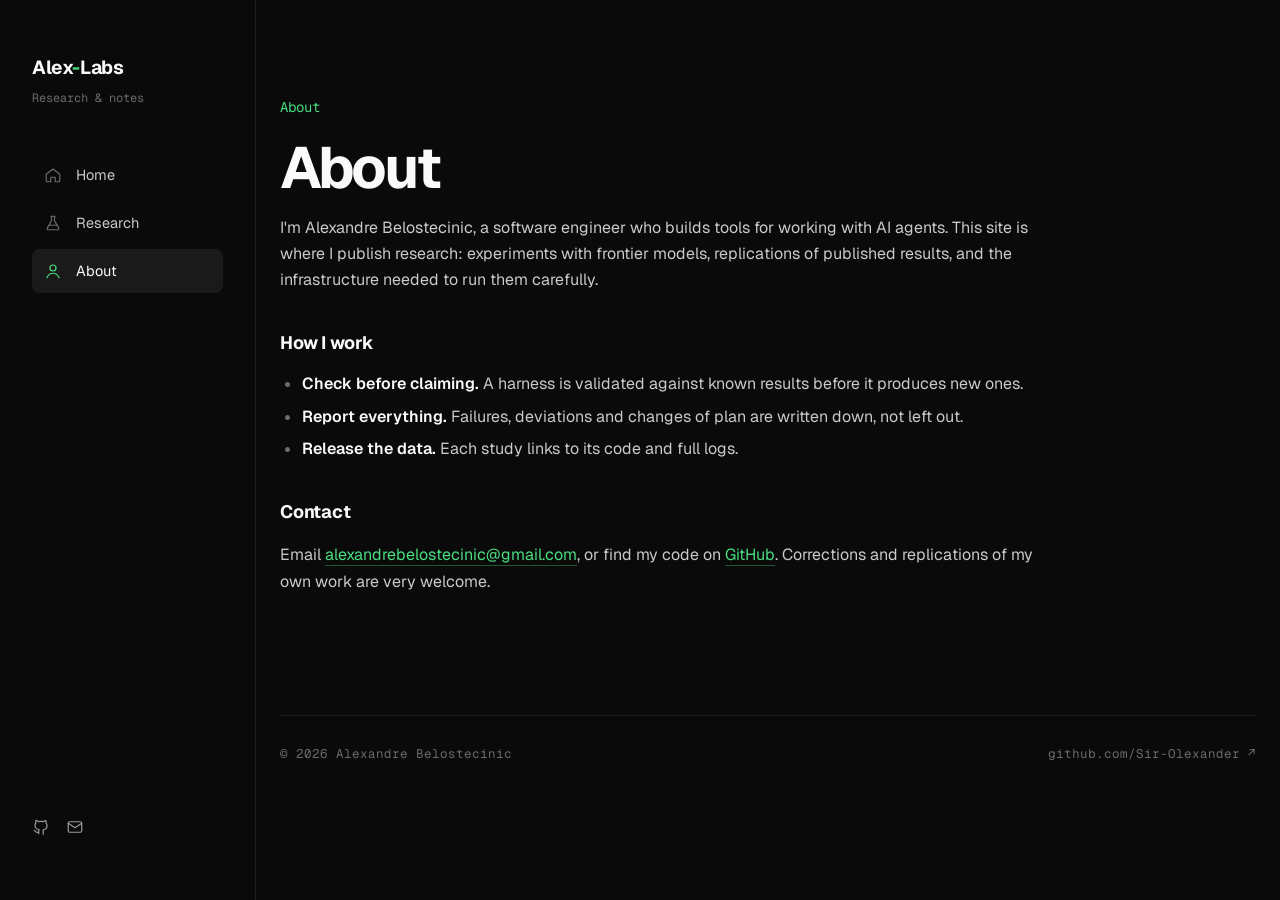
==== about/index.html @ bf08c970 "Research site: home, research index, about, and the weight-space programming replication" ====
<!doctype html>
<html lang="en">
<head>
<meta charset="utf-8">
<meta name="viewport" content="width=device-width, initial-scale=1">
<title>About — Alexandre Belostecinic</title>
<meta name="description" content="About Alexandre Belostecinic and this site.">
<meta property="og:title" content="About — Alexandre Belostecinic">
<meta property="og:description" content="About Alexandre Belostecinic and this site.">
<meta property="og:type" content="website">
<link rel="preconnect" href="https://fonts.googleapis.com">
<link rel="preconnect" href="https://fonts.gstatic.com" crossorigin>
<link href="https://fonts.googleapis.com/css2?family=Geist:wght@400;500;600;700&family=Geist+Mono:wght@400;500&display=swap" rel="stylesheet">
<link rel="icon" href="/assets/favicon.svg" type="image/svg+xml">
<link rel="stylesheet" href="/assets/site.css">
<script src="/assets/site.js" defer></script>
</head>
<body>
<aside class="sidebar">
  <div>
    <a class="brand" href="/">Alex<span>-</span>Labs</a>
    <p class="brand-sub mono">Research &amp; notes</p>
  </div>
  <nav class="nav"><a href="/"><svg viewBox="0 0 24 24"><path d="m3 11 9-7 9 7v9a1 1 0 0 1-1 1h-5v-6H9v6H4a1 1 0 0 1-1-1z"/></svg>Home</a><a href="/research/"><svg viewBox="0 0 24 24"><path d="M9 3h6M10 3v6l-5.5 9.5A1.7 1.7 0 0 0 6 21h12a1.7 1.7 0 0 0 1.5-2.5L14 9V3M7.5 15h9"/></svg>Research</a><a href="/about/" class="active"><svg viewBox="0 0 24 24"><circle cx="12" cy="8" r="4"/><path d="M4 21c1.5-4 4.5-6 8-6s6.5 2 8 6"/></svg>About</a></nav>
  <div class="side-foot">
    <a href="https://github.com/Sir-Olexander" target="_blank" rel="noopener" aria-label="GitHub"><svg viewBox="0 0 24 24"><path d="M9 19c-4 1.5-4-2-6-2.5m12 5v-3.5c0-1 .1-1.4-.5-2 2.8-.3 5.5-1.4 5.5-6a4.6 4.6 0 0 0-1.3-3.2 4.2 4.2 0 0 0-.1-3.2s-1.1-.3-3.5 1.3a12 12 0 0 0-6.2 0C6.5 2.8 5.4 3.1 5.4 3.1a4.2 4.2 0 0 0-.1 3.2A4.6 4.6 0 0 0 4 9.5c0 4.6 2.7 5.7 5.5 6-.6.6-.6 1.2-.5 2V21"/></svg></a>
    <a href="mailto:alexandrebelostecinic@gmail.com" aria-label="Email"><svg viewBox="0 0 24 24"><rect x="3" y="5" width="18" height="14" rx="2"/><path d="m3 7 9 6 9-6"/></svg></a>
  </div>
</aside>
<header class="topbar">
  <a class="brand" href="/">Alex<span>-</span>Labs</a>
  <button class="menu-btn" aria-label="Menu" aria-expanded="false">☰</button>
</header>
<main>

  <div class="wrap"><article class="article">
    <p class="eyebrow mono">About</p>
    <h1>About</h1>
    <div class="prose">
      <p>I'm Alexandre Belostecinic, a software engineer who builds tools for working with AI agents. This site is where I publish research: experiments with frontier models, replications of published results, and the infrastructure needed to run them carefully.</p>
      <h3>How I work</h3>
      <ul>
        <li><strong>Check before claiming.</strong> A harness is validated against known results before it produces new ones.</li>
        <li><strong>Report everything.</strong> Failures, deviations and changes of plan are written down, not left out.</li>
        <li><strong>Release the data.</strong> Each study links to its code and full logs.</li>
      </ul>
      <h3>Contact</h3>
      <p>Email <a href="mailto:alexandrebelostecinic@gmail.com">alexandrebelostecinic@gmail.com</a>, or find my code on <a href="https://github.com/Sir-Olexander" target="_blank" rel="noopener">GitHub</a>. Corrections and replications of my own work are very welcome.</p>
    </div>
  </article></div>
  <footer class="footer mono"><span>© <span id="year">2026</span> Alexandre Belostecinic</span><a href="https://github.com/Sir-Olexander" target="_blank" rel="noopener">github.com/Sir-Olexander ↗</a></footer>
</main>
</body>
</html>
---- assets/site.css ----
/* Visual language shared with the portfolio (Alex-Labs): dark, Geist, green accent, left sidebar. */
:root{
  --bg:#0a0a0a; --panel:#111; --line:#1f1f1f; --line2:#2a2a2a;
  --text:#ededed; --muted:#9a9aa0; --dim:#6b6b70; --white:#fafafa;
  --accent:#4ade80; --accent-dim:rgba(74,222,128,.12);
  --side:256px;
}
*{box-sizing:border-box;margin:0;padding:0}
html{scroll-behavior:smooth}
body{background:var(--bg);color:var(--text);font:16px/1.65 Geist,system-ui,-apple-system,sans-serif;-webkit-font-smoothing:antialiased}
a{color:inherit;text-decoration:none}
.mono{font-family:"Geist Mono",ui-monospace,monospace}
code{font-family:"Geist Mono",monospace;font-size:.85em;background:#1a1a1a;border:1px solid var(--line2);padding:1px 5px;border-radius:4px;color:#cfcfcf}
svg{width:18px;height:18px;fill:none;stroke:currentColor;stroke-width:1.6;stroke-linecap:round;stroke-linejoin:round}

/* sidebar */
.sidebar{position:fixed;inset:0 auto 0 0;width:var(--side);border-right:1px solid var(--line);padding:52px 32px 56px;display:flex;flex-direction:column;gap:44px;background:var(--bg);z-index:10}
.brand{font-weight:700;font-size:19px;letter-spacing:-.02em;color:var(--white)}
.brand span{color:var(--accent)}
.brand-sub{font-size:12px;color:var(--dim);margin-top:6px}
.nav{display:flex;flex-direction:column;gap:4px}
.nav a{display:flex;align-items:center;gap:14px;padding:10px 12px;border-radius:8px;color:#c8c8cc;font-size:14.5px;transition:background .2s,color .2s}
.nav a svg{color:var(--dim);transition:color .2s}
.nav a:hover{background:#151515;color:var(--white)}
.nav a.active{background:#1a1a1a;color:var(--white)}
.nav a.active svg{color:var(--accent)}
.side-foot{margin-top:auto;display:flex;gap:16px;color:var(--muted)}
.side-foot a:hover{color:var(--white)}
.topbar{display:none}

main{margin-left:var(--side);padding:0 24px}
.wrap{max-width:1136px}
.section{padding:110px 0 40px}
.eyebrow{color:var(--accent);font-size:14px;margin-bottom:18px}
h1{font-size:clamp(38px,5.4vw,58px);line-height:1.06;letter-spacing:-.04em;font-weight:700;color:var(--white)}
h2{font-size:34px;line-height:1.15;letter-spacing:-.03em;color:var(--white);font-weight:700}
.lead{color:var(--muted);font-size:18px;max-width:640px;margin-top:22px}
.section-lead{color:var(--muted);font-size:17px;margin-top:14px;padding-bottom:36px;border-bottom:1px solid var(--line)}

/* home */
.hero{position:relative;min-height:72vh;display:flex;flex-direction:column;justify-content:center;max-width:900px;padding:80px 0 60px}
.glow{position:absolute;left:-24px;top:0;width:200px;height:200px;background:radial-gradient(circle at 0 0,rgba(74,222,128,.06),transparent 70%);pointer-events:none}
.prompt{align-self:flex-start;border:1px solid var(--line2);border-radius:999px;padding:5px 16px;font-size:12.5px;color:var(--dim);margin-bottom:28px}
.prompt b{color:var(--accent);font-weight:400}
.hero-tag{font-size:clamp(26px,3.6vw,40px);font-weight:600;letter-spacing:-.035em;color:#a1a1aa;margin-top:10px;line-height:1.15}
.cta{display:flex;gap:16px;margin-top:32px;flex-wrap:wrap}
.btn{display:inline-flex;align-items:center;gap:8px;padding:10px 20px;border-radius:6px;border:1px solid var(--line2);background:#121212;font-size:14.5px;font-weight:500;transition:transform .15s,background .2s,border-color .2s}
.btn:hover{border-color:#3a3a3a;background:#171717}
.btn.primary{background:var(--accent);border-color:var(--accent);color:#06210f}
.btn.primary:hover{background:#6ee79a;transform:translateY(-1px)}

/* entry list (research index, home) */
.entries{margin-top:28px}
.entry{display:grid;grid-template-columns:150px 1fr auto;gap:28px;align-items:start;padding:28px 0;border-bottom:1px solid var(--line);transition:background .2s}
.entry:hover h3{color:var(--accent)}
.entry .date{font-size:13px;color:var(--dim);padding-top:4px}
.entry h3{font-size:22px;color:var(--white);letter-spacing:-.02em;transition:color .2s}
.entry p{color:var(--muted);font-size:15px;margin-top:6px;max-width:720px}
.tags{display:flex;flex-wrap:wrap;gap:8px;margin-top:12px}
.tags span{font-size:12px;border:1px solid var(--line2);border-radius:5px;padding:2px 9px;color:#bdbdc2;background:#101010}
.entry .arrow{color:var(--dim);font-size:18px;padding-top:2px;transition:color .2s,transform .2s}
.entry:hover .arrow{color:var(--accent);transform:translate(2px,-2px)}
.empty-note{color:var(--dim);font-size:14.5px;padding:24px 0}

/* article */
.article{max-width:760px;padding:96px 0 40px}
.article-meta{display:flex;flex-wrap:wrap;gap:8px 18px;font-size:13px;color:var(--dim);margin-top:22px}
.article-meta b{color:#c8c8cc;font-weight:500}
.tldr{margin-top:36px;border:1px solid rgba(74,222,128,.22);background:rgba(74,222,128,.04);border-radius:12px;padding:22px 26px}
.tldr .k{font-size:12px;letter-spacing:.14em;color:var(--accent)}
.tldr p,.tldr li{color:#d6d6da;font-size:15.5px}
.tldr ul{margin-top:8px;padding-left:18px}
.prose{margin-top:8px}
.prose h2{font-size:26px;margin:64px 0 4px;scroll-margin-top:24px}
.prose h2 .n{color:var(--accent);font-family:"Geist Mono",monospace;font-size:15px;font-weight:400;margin-right:10px}
.prose h3{font-size:18px;color:var(--white);margin:34px 0 4px;letter-spacing:-.01em}
.prose p{color:#c9c9ce;margin-top:16px}
.prose ul,.prose ol{color:#c9c9ce;margin-top:14px;padding-left:22px}
.prose li{margin-top:6px}
.prose li::marker{color:var(--dim)}
.prose strong{color:var(--white);font-weight:600}
.prose a,.link{color:var(--accent);border-bottom:1px solid rgba(74,222,128,.35)}
.prose a:hover,.link:hover{border-bottom-color:var(--accent)}
.prose blockquote{margin-top:18px;border-left:2px solid var(--accent);padding:4px 0 4px 18px;color:var(--muted);font-style:italic}
.prose pre{margin-top:16px;background:#0f0f0f;border:1px solid var(--line2);border-radius:8px;padding:16px 18px;overflow-x:auto;font-size:13px;line-height:1.55}
.prose pre code{background:none;border:none;padding:0}
.note{margin-top:18px;border:1px solid var(--line2);background:#0f0f0f;border-radius:10px;padding:16px 20px;color:var(--muted);font-size:14.5px}
.note b{color:var(--white)}

/* tables */
.table-wrap{margin-top:20px;overflow-x:auto;border:1px solid var(--line);border-radius:10px}
table{width:100%;border-collapse:collapse;font-size:14px}
th,td{text-align:left;padding:10px 14px;border-bottom:1px solid var(--line);vertical-align:top}
th{font-family:"Geist Mono",monospace;font-weight:400;font-size:12px;letter-spacing:.06em;color:var(--dim);background:#0f0f0f}
td{color:#cfcfd4}
tr:last-child td{border-bottom:none}
td.num,th.num{text-align:right;font-variant-numeric:tabular-nums;white-space:nowrap}
td .win{color:var(--accent)}
.cap{font-size:13px;color:var(--dim);margin-top:10px}

/* table of contents */
.toc{margin-top:36px;border-top:1px solid var(--line);border-bottom:1px solid var(--line);padding:18px 0}
.toc .k{font-size:12px;letter-spacing:.14em;color:var(--dim)}
.toc ol{list-style:none;columns:2;column-gap:32px;margin-top:10px}
.toc li{font-size:14px;padding:3px 0}
.toc a{color:#c8c8cc}
.toc a:hover{color:var(--accent)}
.toc .n{color:var(--accent);font-family:"Geist Mono",monospace;font-size:12px;margin-right:8px}

.footer{border-top:1px solid var(--line);color:var(--dim);font-size:12.5px;padding:28px 0;margin-top:80px;max-width:1136px;display:flex;justify-content:space-between;gap:16px;flex-wrap:wrap}
.footer a:hover{color:var(--white)}

@media (prefers-reduced-motion:reduce){*{animation:none!important;transition:none!important}}
@media (max-width:820px){
  .sidebar{transform:translateX(-100%);transition:transform .3s;width:260px}
  body.menu-open .sidebar{transform:none}
  .topbar{display:flex;position:sticky;top:0;z-index:9;justify-content:space-between;align-items:center;padding:14px 20px;background:rgba(10,10,10,.9);backdrop-filter:blur(8px);border-bottom:1px solid var(--line)}
  .menu-btn{background:none;border:1px solid var(--line2);color:#fff;border-radius:6px;padding:4px 10px;font-size:16px}
  main{margin-left:0;padding:0 20px}
  .hero{min-height:auto;padding:70px 0 40px}
  .section{padding-top:70px}
  .article{padding-top:56px}
  .entry{grid-template-columns:1fr;gap:6px}
  .entry .arrow{display:none}
  .toc ol{columns:1}
}
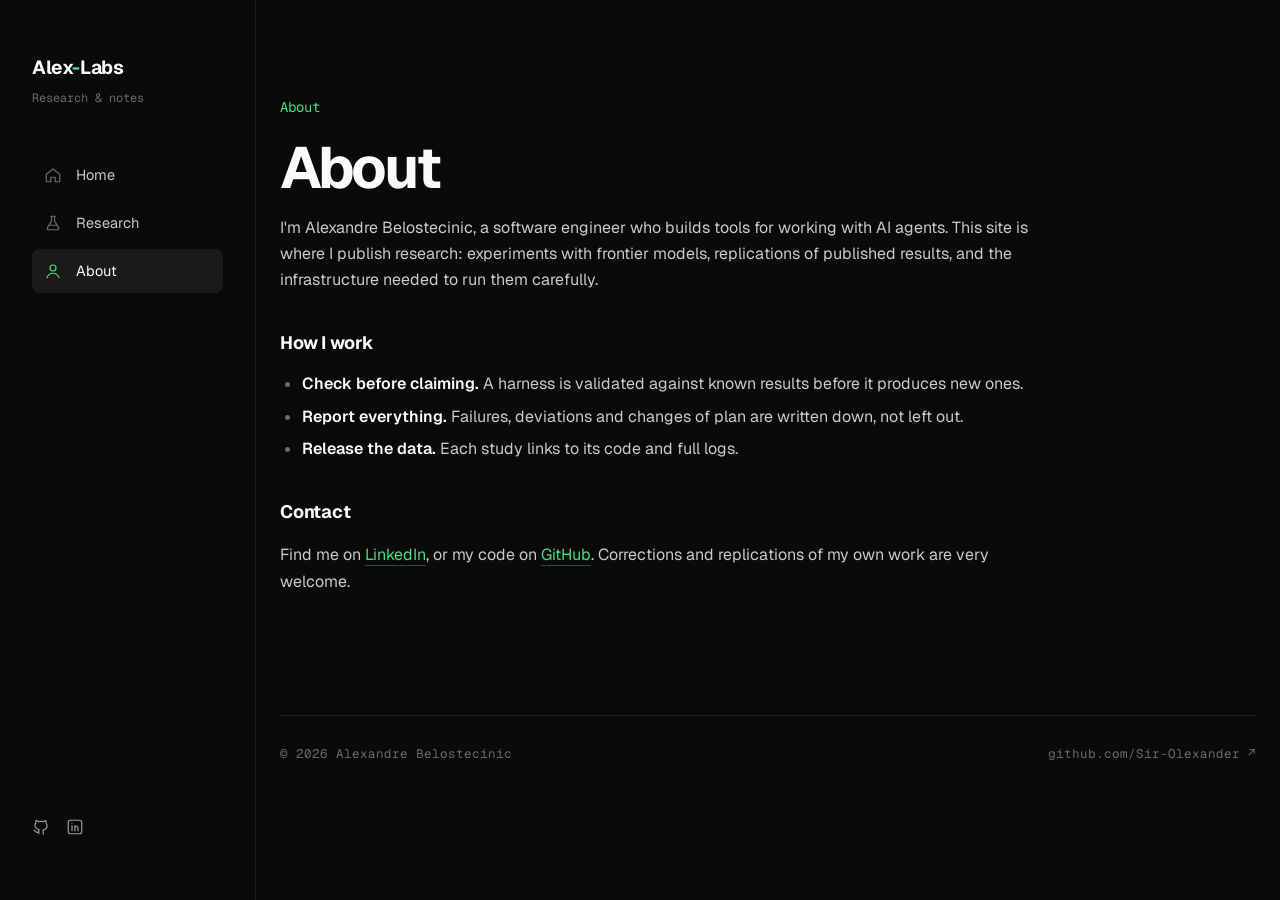
==== commit 496367df: "Replace email with LinkedIn on About page and sidebar" ====
--- a/about/index.html
+++ b/about/index.html
@@ -24,7 +24,7 @@
   <nav class="nav"><a href="/"><svg viewBox="0 0 24 24"><path d="m3 11 9-7 9 7v9a1 1 0 0 1-1 1h-5v-6H9v6H4a1 1 0 0 1-1-1z"/></svg>Home</a><a href="/research/"><svg viewBox="0 0 24 24"><path d="M9 3h6M10 3v6l-5.5 9.5A1.7 1.7 0 0 0 6 21h12a1.7 1.7 0 0 0 1.5-2.5L14 9V3M7.5 15h9"/></svg>Research</a><a href="/about/" class="active"><svg viewBox="0 0 24 24"><circle cx="12" cy="8" r="4"/><path d="M4 21c1.5-4 4.5-6 8-6s6.5 2 8 6"/></svg>About</a></nav>
   <div class="side-foot">
     <a href="https://github.com/Sir-Olexander" target="_blank" rel="noopener" aria-label="GitHub"><svg viewBox="0 0 24 24"><path d="M9 19c-4 1.5-4-2-6-2.5m12 5v-3.5c0-1 .1-1.4-.5-2 2.8-.3 5.5-1.4 5.5-6a4.6 4.6 0 0 0-1.3-3.2 4.2 4.2 0 0 0-.1-3.2s-1.1-.3-3.5 1.3a12 12 0 0 0-6.2 0C6.5 2.8 5.4 3.1 5.4 3.1a4.2 4.2 0 0 0-.1 3.2A4.6 4.6 0 0 0 4 9.5c0 4.6 2.7 5.7 5.5 6-.6.6-.6 1.2-.5 2V21"/></svg></a>
-    <a href="mailto:alexandrebelostecinic@gmail.com" aria-label="Email"><svg viewBox="0 0 24 24"><rect x="3" y="5" width="18" height="14" rx="2"/><path d="m3 7 9 6 9-6"/></svg></a>
+    <a href="https://www.linkedin.com/in/aubelos/" target="_blank" rel="noopener" aria-label="LinkedIn"><svg viewBox="0 0 24 24"><rect x="3" y="3" width="18" height="18" rx="3"/><path d="M8 10v7M8 7v.01M12 17v-4a2 2 0 0 1 4 0v4M12 10v7"/></svg></a>
   </div>
 </aside>
 <header class="topbar">
@@ -45,7 +45,7 @@
         <li><strong>Release the data.</strong> Each study links to its code and full logs.</li>
       </ul>
       <h3>Contact</h3>
-      <p>Email <a href="mailto:alexandrebelostecinic@gmail.com">alexandrebelostecinic@gmail.com</a>, or find my code on <a href="https://github.com/Sir-Olexander" target="_blank" rel="noopener">GitHub</a>. Corrections and replications of my own work are very welcome.</p>
+      <p>Find me on <a href="https://www.linkedin.com/in/aubelos/" target="_blank" rel="noopener">LinkedIn</a>, or my code on <a href="https://github.com/Sir-Olexander" target="_blank" rel="noopener">GitHub</a>. Corrections and replications of my own work are very welcome.</p>
     </div>
   </article></div>
   <footer class="footer mono"><span>© <span id="year">2026</span> Alexandre Belostecinic</span><a href="https://github.com/Sir-Olexander" target="_blank" rel="noopener">github.com/Sir-Olexander ↗</a></footer>
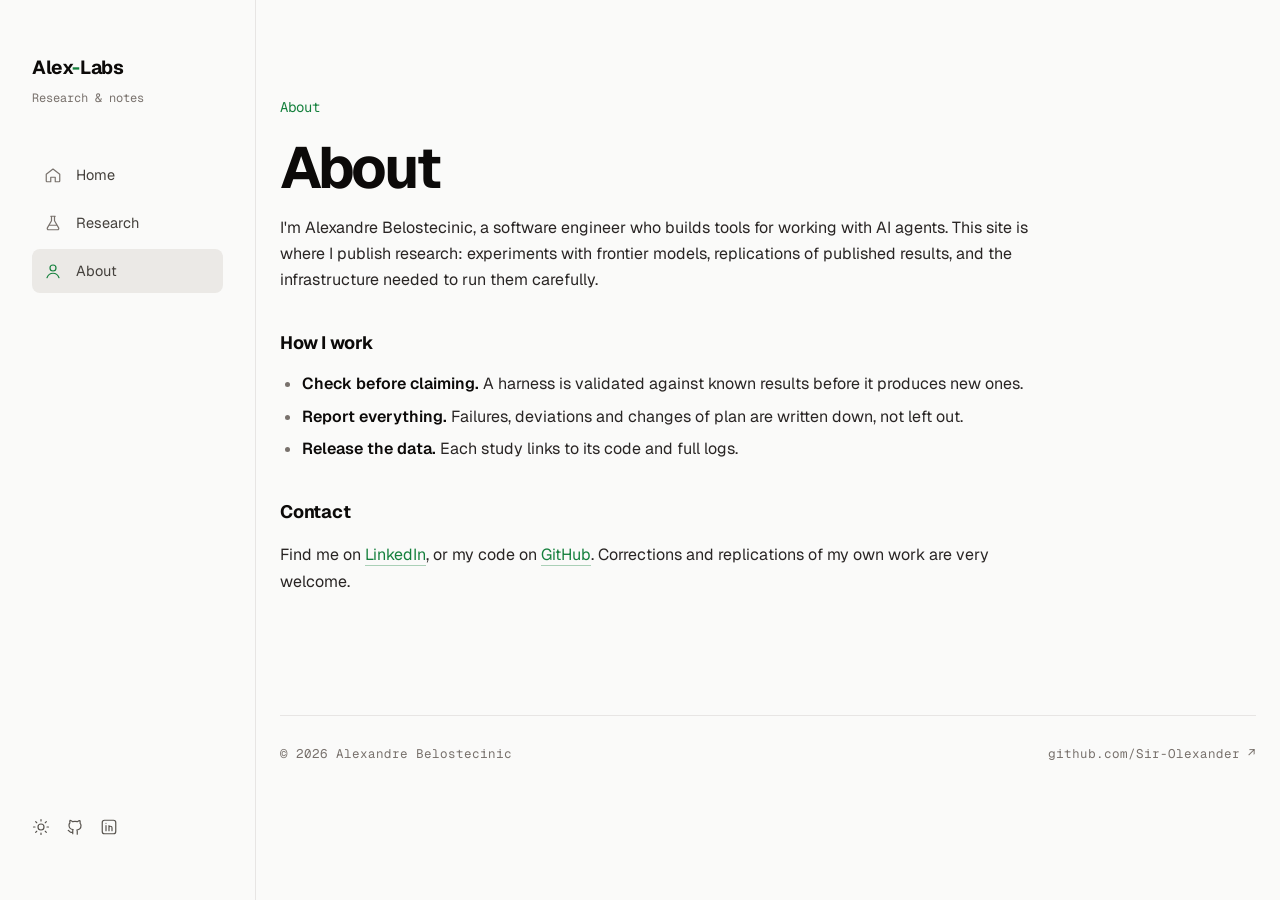
==== commit 190f82fa: "Add light theme with toggle (follows system setting by default); highlight winning table cells" ====
--- a/about/index.html
+++ b/about/index.html
@@ -11,6 +11,7 @@
 <link rel="preconnect" href="https://fonts.googleapis.com">
 <link rel="preconnect" href="https://fonts.gstatic.com" crossorigin>
 <link href="https://fonts.googleapis.com/css2?family=Geist:wght@400;500;600;700&family=Geist+Mono:wght@400;500&display=swap" rel="stylesheet">
+<script>(function(){try{var t=localStorage.getItem("theme");}catch(e){}if(!t)t=matchMedia("(prefers-color-scheme: light)").matches?"light":"dark";document.documentElement.dataset.theme=t;})();</script>
 <link rel="icon" href="/assets/favicon.svg" type="image/svg+xml">
 <link rel="stylesheet" href="/assets/site.css">
 <script src="/assets/site.js" defer></script>
@@ -23,13 +24,14 @@
   </div>
   <nav class="nav"><a href="/"><svg viewBox="0 0 24 24"><path d="m3 11 9-7 9 7v9a1 1 0 0 1-1 1h-5v-6H9v6H4a1 1 0 0 1-1-1z"/></svg>Home</a><a href="/research/"><svg viewBox="0 0 24 24"><path d="M9 3h6M10 3v6l-5.5 9.5A1.7 1.7 0 0 0 6 21h12a1.7 1.7 0 0 0 1.5-2.5L14 9V3M7.5 15h9"/></svg>Research</a><a href="/about/" class="active"><svg viewBox="0 0 24 24"><circle cx="12" cy="8" r="4"/><path d="M4 21c1.5-4 4.5-6 8-6s6.5 2 8 6"/></svg>About</a></nav>
   <div class="side-foot">
+    <button class="theme-btn" aria-label="Switch light/dark theme" title="Light / dark"><svg class="moon" viewBox="0 0 24 24"><path d="M21 12.8A9 9 0 1 1 11.2 3a7 7 0 0 0 9.8 9.8z"/></svg><svg class="sun" viewBox="0 0 24 24"><circle cx="12" cy="12" r="4"/><path d="M12 2v2M12 20v2M4.9 4.9l1.4 1.4M17.7 17.7l1.4 1.4M2 12h2M20 12h2M4.9 19.1l1.4-1.4M17.7 6.3l1.4-1.4"/></svg></button>
     <a href="https://github.com/Sir-Olexander" target="_blank" rel="noopener" aria-label="GitHub"><svg viewBox="0 0 24 24"><path d="M9 19c-4 1.5-4-2-6-2.5m12 5v-3.5c0-1 .1-1.4-.5-2 2.8-.3 5.5-1.4 5.5-6a4.6 4.6 0 0 0-1.3-3.2 4.2 4.2 0 0 0-.1-3.2s-1.1-.3-3.5 1.3a12 12 0 0 0-6.2 0C6.5 2.8 5.4 3.1 5.4 3.1a4.2 4.2 0 0 0-.1 3.2A4.6 4.6 0 0 0 4 9.5c0 4.6 2.7 5.7 5.5 6-.6.6-.6 1.2-.5 2V21"/></svg></a>
     <a href="https://www.linkedin.com/in/aubelos/" target="_blank" rel="noopener" aria-label="LinkedIn"><svg viewBox="0 0 24 24"><rect x="3" y="3" width="18" height="18" rx="3"/><path d="M8 10v7M8 7v.01M12 17v-4a2 2 0 0 1 4 0v4M12 10v7"/></svg></a>
   </div>
 </aside>
 <header class="topbar">
   <a class="brand" href="/">Alex<span>-</span>Labs</a>
-  <button class="menu-btn" aria-label="Menu" aria-expanded="false">☰</button>
+  <div class="topbar-right"><button class="theme-btn" aria-label="Switch light/dark theme" title="Light / dark"><svg class="moon" viewBox="0 0 24 24"><path d="M21 12.8A9 9 0 1 1 11.2 3a7 7 0 0 0 9.8 9.8z"/></svg><svg class="sun" viewBox="0 0 24 24"><circle cx="12" cy="12" r="4"/><path d="M12 2v2M12 20v2M4.9 4.9l1.4 1.4M17.7 17.7l1.4 1.4M2 12h2M20 12h2M4.9 19.1l1.4-1.4M17.7 6.3l1.4-1.4"/></svg></button><button class="menu-btn" aria-label="Menu" aria-expanded="false">☰</button></div>
 </header>
 <main>
 
--- a/assets/site.css
+++ b/assets/site.css
@@ -95,7 +95,7 @@
 td{color:#cfcfd4}
 tr:last-child td{border-bottom:none}
 td.num,th.num{text-align:right;font-variant-numeric:tabular-nums;white-space:nowrap}
-td .win{color:var(--accent)}
+td .win,td.win{color:var(--accent)}
 .cap{font-size:13px;color:var(--dim);margin-top:10px}
 
 /* table of contents */
@@ -124,3 +124,38 @@
   .entry .arrow{display:none}
   .toc ol{columns:1}
 }
+
+/* ---------- light theme ----------
+   Chosen by the toggle (saved in localStorage) or, if never toggled, by the system setting.
+   The <html data-theme> attribute is set before the page renders (inline script in <head>). */
+.theme-btn{background:none;border:none;color:inherit;cursor:pointer;padding:0;display:inline-flex}
+.theme-btn .sun{display:none}
+[data-theme=light] .theme-btn .sun{display:block}
+[data-theme=light] .theme-btn .moon{display:none}
+.topbar-right{display:flex;align-items:center;gap:12px}
+[data-theme=light]{
+  --bg:#fafaf9; --panel:#ffffff; --line:#e7e5e4; --line2:#d6d3d1;
+  --text:#1c1917; --muted:#57534e; --dim:#78716c; --white:#0c0a09;
+  --accent:#15803d; --accent-dim:rgba(21,128,61,.10);
+}
+[data-theme=light] body{color:var(--text)}
+[data-theme=light] code{background:#f1f0ee;border-color:var(--line2);color:#292524}
+[data-theme=light] .nav a{color:#44403c}
+[data-theme=light] .nav a:hover{background:#f1f0ee}
+[data-theme=light] .nav a.active{background:#ebe9e6}
+[data-theme=light] .glow{background:radial-gradient(circle at 0 0,rgba(21,128,61,.08),transparent 70%)}
+[data-theme=light] .hero-tag{color:#57534e}
+[data-theme=light] .btn{background:#fff}
+[data-theme=light] .btn:hover{background:#f5f5f4;border-color:#a8a29e}
+[data-theme=light] .btn.primary{background:var(--accent);border-color:var(--accent);color:#fff}
+[data-theme=light] .btn.primary:hover{background:#166534}
+[data-theme=light] .tags span{background:#fff;color:#44403c}
+[data-theme=light] .tldr{border-color:rgba(21,128,61,.25);background:rgba(21,128,61,.05)}
+[data-theme=light] .tldr p,[data-theme=light] .tldr li{color:#292524}
+[data-theme=light] .prose p,[data-theme=light] .prose ul,[data-theme=light] .prose ol{color:#292524}
+[data-theme=light] .prose a,[data-theme=light] .link{border-bottom-color:rgba(21,128,61,.35)}
+[data-theme=light] .prose pre,[data-theme=light] .note,[data-theme=light] th{background:#f5f5f4}
+[data-theme=light] td{color:#292524}
+[data-theme=light] .toc a{color:#44403c}
+[data-theme=light] .topbar{background:rgba(250,250,249,.9)}
+[data-theme=light] .menu-btn{color:var(--text)}
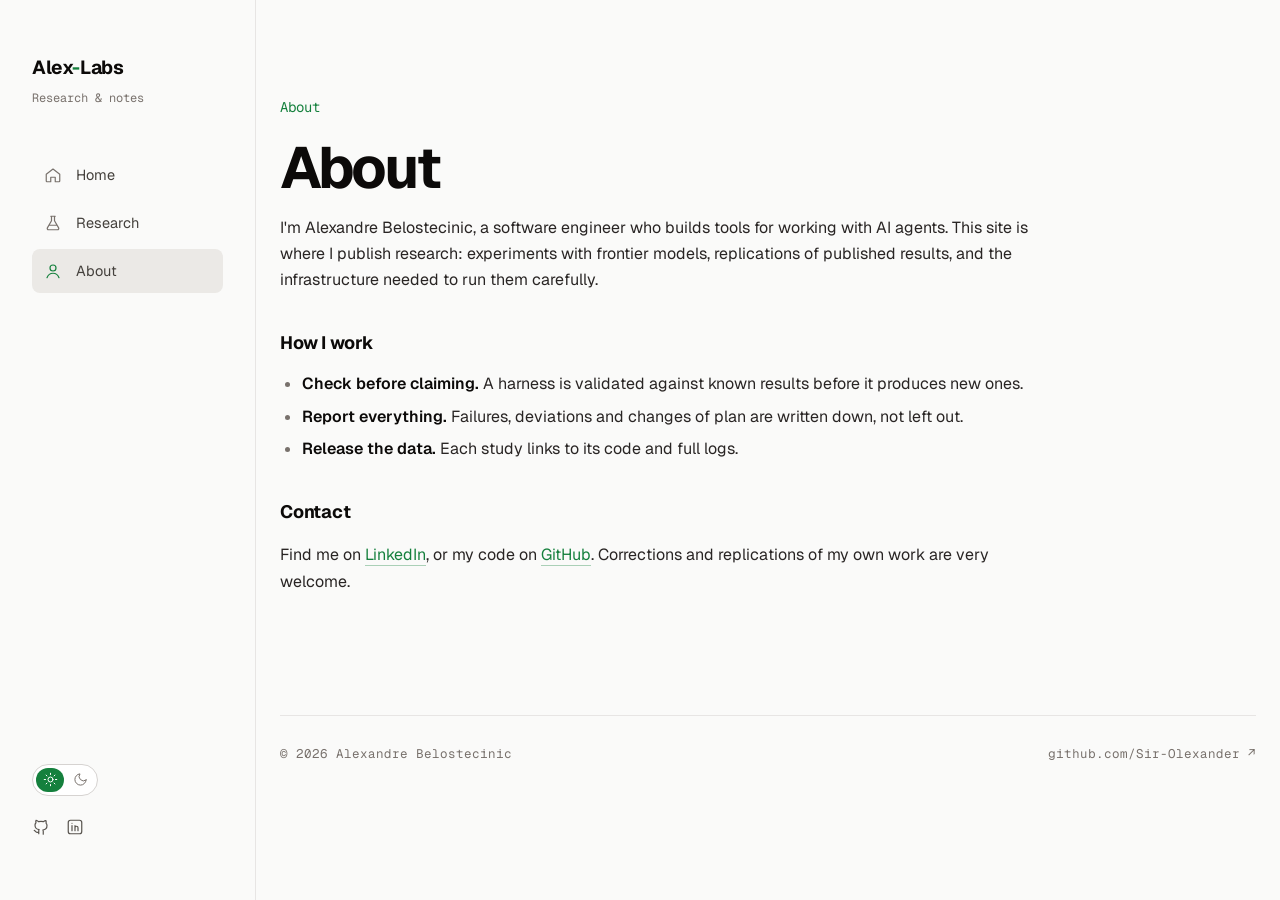
==== commit c991c8c3: "Sun/moon theme switch; wording fixes in the replication post" ====
--- a/about/index.html
+++ b/about/index.html
@@ -23,15 +23,17 @@
     <p class="brand-sub mono">Research &amp; notes</p>
   </div>
   <nav class="nav"><a href="/"><svg viewBox="0 0 24 24"><path d="m3 11 9-7 9 7v9a1 1 0 0 1-1 1h-5v-6H9v6H4a1 1 0 0 1-1-1z"/></svg>Home</a><a href="/research/"><svg viewBox="0 0 24 24"><path d="M9 3h6M10 3v6l-5.5 9.5A1.7 1.7 0 0 0 6 21h12a1.7 1.7 0 0 0 1.5-2.5L14 9V3M7.5 15h9"/></svg>Research</a><a href="/about/" class="active"><svg viewBox="0 0 24 24"><circle cx="12" cy="8" r="4"/><path d="M4 21c1.5-4 4.5-6 8-6s6.5 2 8 6"/></svg>About</a></nav>
+  <div class="side-bottom">
+    <button class="theme-btn" role="switch" aria-label="Dark theme" title="Switch theme"><span class="opt sun"><svg viewBox="0 0 24 24"><circle cx="12" cy="12" r="4"/><path d="M12 2v2M12 20v2M4.9 4.9l1.4 1.4M17.7 17.7l1.4 1.4M2 12h2M20 12h2M4.9 19.1l1.4-1.4M17.7 6.3l1.4-1.4"/></svg></span><span class="opt moon"><svg viewBox="0 0 24 24"><path d="M21 12.8A9 9 0 1 1 11.2 3a7 7 0 0 0 9.8 9.8z"/></svg></span></button>
   <div class="side-foot">
-    <button class="theme-btn" aria-label="Switch light/dark theme" title="Light / dark"><svg class="moon" viewBox="0 0 24 24"><path d="M21 12.8A9 9 0 1 1 11.2 3a7 7 0 0 0 9.8 9.8z"/></svg><svg class="sun" viewBox="0 0 24 24"><circle cx="12" cy="12" r="4"/><path d="M12 2v2M12 20v2M4.9 4.9l1.4 1.4M17.7 17.7l1.4 1.4M2 12h2M20 12h2M4.9 19.1l1.4-1.4M17.7 6.3l1.4-1.4"/></svg></button>
     <a href="https://github.com/Sir-Olexander" target="_blank" rel="noopener" aria-label="GitHub"><svg viewBox="0 0 24 24"><path d="M9 19c-4 1.5-4-2-6-2.5m12 5v-3.5c0-1 .1-1.4-.5-2 2.8-.3 5.5-1.4 5.5-6a4.6 4.6 0 0 0-1.3-3.2 4.2 4.2 0 0 0-.1-3.2s-1.1-.3-3.5 1.3a12 12 0 0 0-6.2 0C6.5 2.8 5.4 3.1 5.4 3.1a4.2 4.2 0 0 0-.1 3.2A4.6 4.6 0 0 0 4 9.5c0 4.6 2.7 5.7 5.5 6-.6.6-.6 1.2-.5 2V21"/></svg></a>
     <a href="https://www.linkedin.com/in/aubelos/" target="_blank" rel="noopener" aria-label="LinkedIn"><svg viewBox="0 0 24 24"><rect x="3" y="3" width="18" height="18" rx="3"/><path d="M8 10v7M8 7v.01M12 17v-4a2 2 0 0 1 4 0v4M12 10v7"/></svg></a>
+  </div>
   </div>
 </aside>
 <header class="topbar">
   <a class="brand" href="/">Alex<span>-</span>Labs</a>
-  <div class="topbar-right"><button class="theme-btn" aria-label="Switch light/dark theme" title="Light / dark"><svg class="moon" viewBox="0 0 24 24"><path d="M21 12.8A9 9 0 1 1 11.2 3a7 7 0 0 0 9.8 9.8z"/></svg><svg class="sun" viewBox="0 0 24 24"><circle cx="12" cy="12" r="4"/><path d="M12 2v2M12 20v2M4.9 4.9l1.4 1.4M17.7 17.7l1.4 1.4M2 12h2M20 12h2M4.9 19.1l1.4-1.4M17.7 6.3l1.4-1.4"/></svg></button><button class="menu-btn" aria-label="Menu" aria-expanded="false">☰</button></div>
+  <div class="topbar-right"><button class="theme-btn" role="switch" aria-label="Dark theme" title="Switch theme"><span class="opt sun"><svg viewBox="0 0 24 24"><circle cx="12" cy="12" r="4"/><path d="M12 2v2M12 20v2M4.9 4.9l1.4 1.4M17.7 17.7l1.4 1.4M2 12h2M20 12h2M4.9 19.1l1.4-1.4M17.7 6.3l1.4-1.4"/></svg></span><span class="opt moon"><svg viewBox="0 0 24 24"><path d="M21 12.8A9 9 0 1 1 11.2 3a7 7 0 0 0 9.8 9.8z"/></svg></span></button><button class="menu-btn" aria-label="Menu" aria-expanded="false">☰</button></div>
 </header>
 <main>
 
--- a/assets/site.css
+++ b/assets/site.css
@@ -128,10 +128,17 @@
 /* ---------- light theme ----------
    Chosen by the toggle (saved in localStorage) or, if never toggled, by the system setting.
    The <html data-theme> attribute is set before the page renders (inline script in <head>). */
-.theme-btn{background:none;border:none;color:inherit;cursor:pointer;padding:0;display:inline-flex}
-.theme-btn .sun{display:none}
-[data-theme=light] .theme-btn .sun{display:block}
-[data-theme=light] .theme-btn .moon{display:none}
+.side-bottom{margin-top:auto;display:flex;flex-direction:column;gap:22px}
+.side-bottom .side-foot{margin-top:0}
+/* theme switch: a pill holding a sun and a moon; the active theme's icon is filled with the accent */
+.theme-btn{display:inline-flex;align-self:flex-start;gap:2px;padding:3px;border:1px solid var(--line2);border-radius:999px;background:var(--panel);cursor:pointer;transition:border-color .2s}
+.theme-btn:hover{border-color:var(--dim)}
+.theme-btn .opt{display:inline-flex;align-items:center;justify-content:center;width:28px;height:24px;border-radius:999px;color:var(--dim);transition:background .25s,color .25s}
+.theme-btn .opt svg{width:15px;height:15px}
+.theme-btn .moon{background:var(--accent);color:#06210f}
+[data-theme=light] .theme-btn .moon{background:none;color:var(--dim)}
+[data-theme=light] .theme-btn .sun{background:var(--accent);color:#fff}
+.theme-btn:focus-visible{outline:2px solid var(--accent);outline-offset:2px}
 .topbar-right{display:flex;align-items:center;gap:12px}
 [data-theme=light]{
   --bg:#fafaf9; --panel:#ffffff; --line:#e7e5e4; --line2:#d6d3d1;
